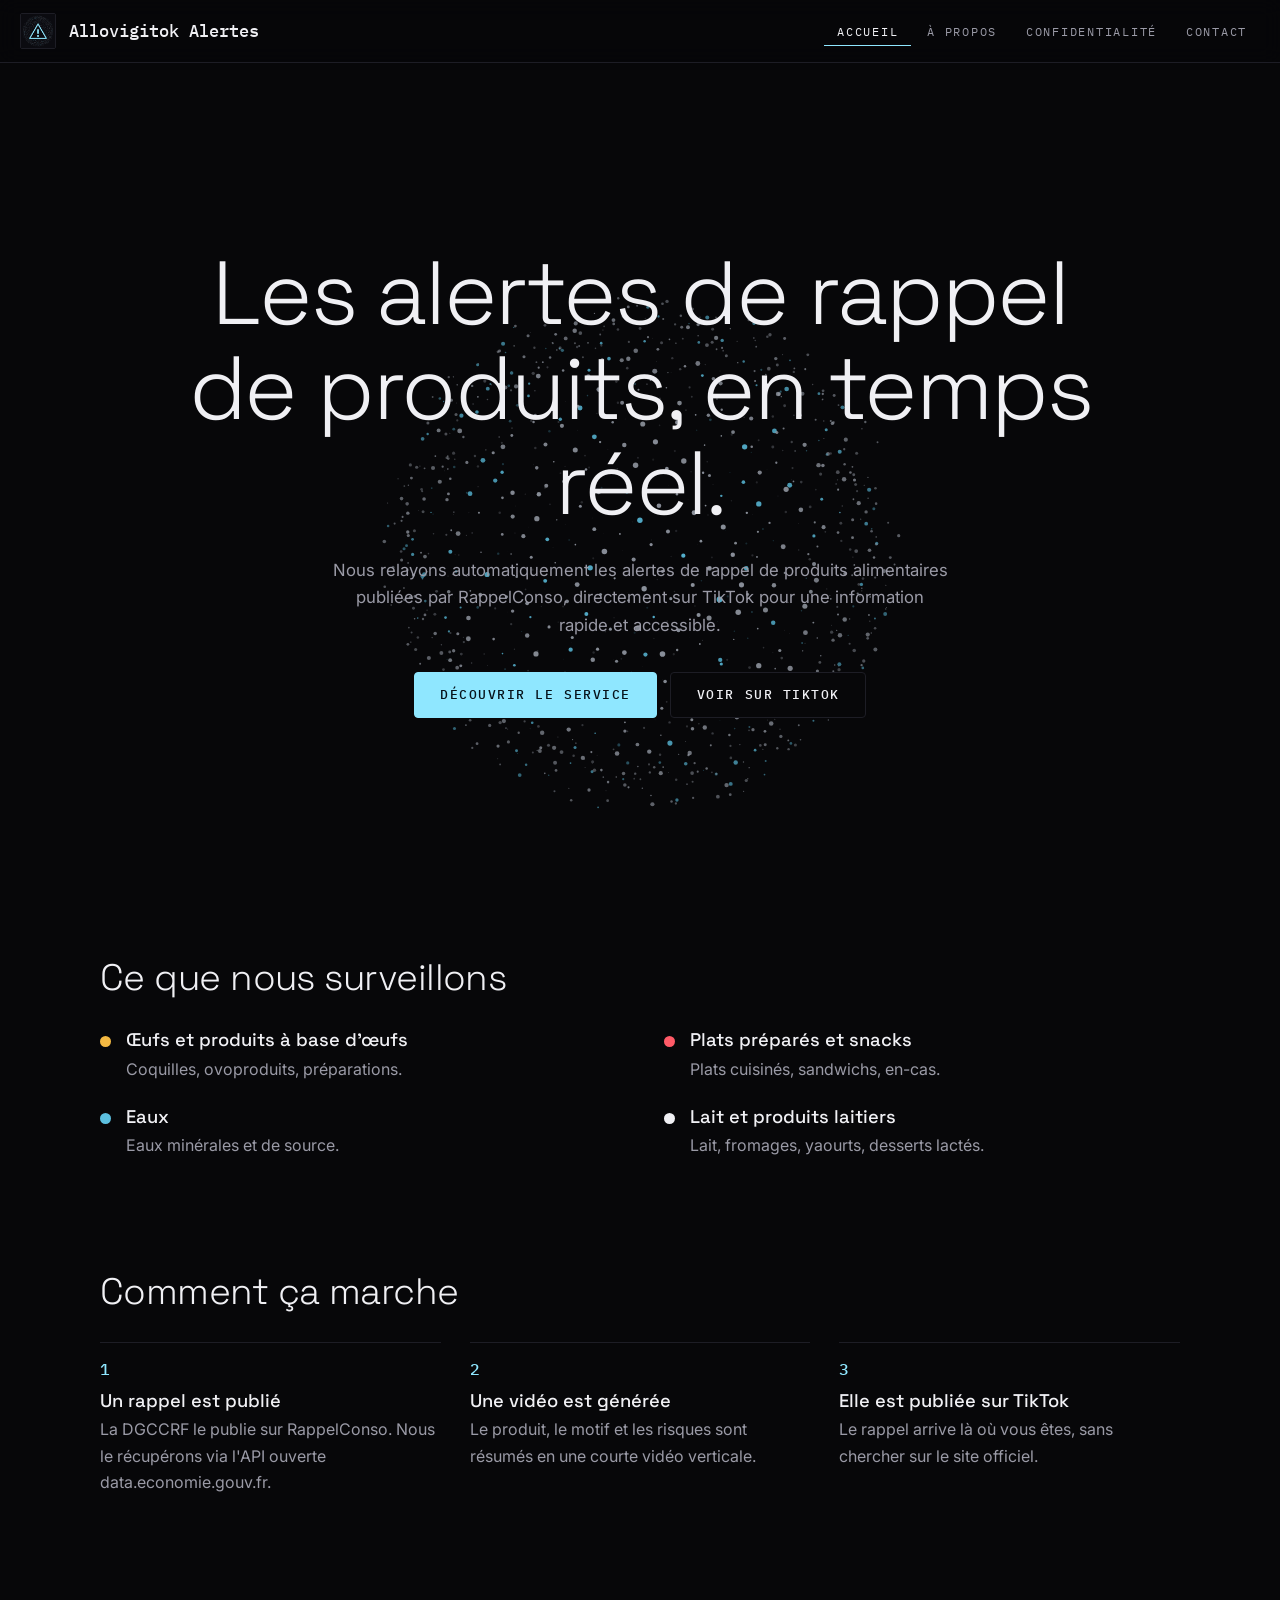
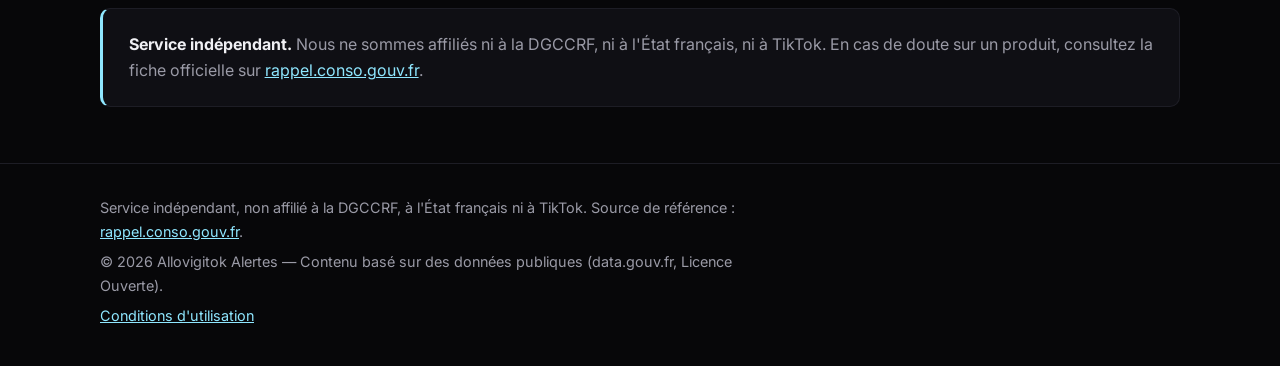
==== index.html @ ebefcaf1 "Add files via upload" ====
<!DOCTYPE html>
<html lang="fr">
<head>
<meta charset="utf-8">
<meta name="viewport" content="width=device-width, initial-scale=1">
<title>Allovigitok Alertes</title>
<meta name="description" content="Relais automatisé des alertes de rappel de produits alimentaires publiées par RappelConso (DGCCRF / data.gouv.fr).">
<link rel="icon" href="app_icon.png">
<link rel="preconnect" href="https://fonts.googleapis.com">
<link rel="preconnect" href="https://fonts.gstatic.com" crossorigin>
<link rel="stylesheet" href="https://fonts.googleapis.com/css2?family=Space+Grotesk:wght@300;500&amp;family=Inter:wght@400;500&amp;family=IBM+Plex+Mono:wght@400;500&display=swap">
<link rel="stylesheet" href="style.css">
</head>
<body>
<header class="site-header"><div class="wrap bar">
  <a class="brand" href="index.html"><img src="app_icon.png" alt="" width="32" height="32">Allovigitok Alertes</a>
  <button class="menu-btn" aria-expanded="false" aria-controls="nav">Menu</button>
  <nav id="nav" aria-label="Navigation principale"><ul>
    <li><a href="index.html" aria-current="page">Accueil</a></li>
    <li><a href="about.html">À propos</a></li>
    <li><a href="privacy.html">Confidentialité</a></li>
    <li><a href="contact.html">Contact</a></li>
  </ul></nav>
</div></header>

<main>
<section class="hero">
  <canvas id="planet" aria-hidden="true"></canvas>
  <div class="hero-inner">
    <h1>Les alertes de rappel de produits, en temps réel.</h1>
    <p class="lead">Nous relayons automatiquement les alertes de rappel de produits alimentaires publiées par RappelConso, directement sur TikTok pour une information rapide et accessible.</p>
    <div class="actions">
      <a class="btn btn-primary" href="about.html">Découvrir le service</a>
      <a class="btn" href="https://www.tiktok.com/@allovigitok" target="_blank" rel="noopener">Voir sur TikTok</a>
    </div>
  </div>
</section>

<section class="section"><div class="wrap">
  <h2>Ce que nous surveillons</h2>
  <ul class="cats">
    <li style="--c:var(--yolk)"><h3>Œufs et produits à base d'œufs</h3><p>Coquilles, ovoproduits, préparations.</p></li>
    <li style="--c:var(--alert)"><h3>Plats préparés et snacks</h3><p>Plats cuisinés, sandwichs, en-cas.</p></li>
    <li style="--c:var(--water)"><h3>Eaux</h3><p>Eaux minérales et de source.</p></li>
    <li style="--c:var(--ink)"><h3>Lait et produits laitiers</h3><p>Lait, fromages, yaourts, desserts lactés.</p></li>
  </ul>
</div></section>

<section class="section"><div class="wrap">
  <h2>Comment ça marche</h2>
  <ol class="steps">
    <li><h3>Un rappel est publié</h3><p>La DGCCRF le publie sur RappelConso. Nous le récupérons via l'API ouverte data.economie.gouv.fr.</p></li>
    <li><h3>Une vidéo est générée</h3><p>Le produit, le motif et les risques sont résumés en une courte vidéo verticale.</p></li>
    <li><h3>Elle est publiée sur TikTok</h3><p>Le rappel arrive là où vous êtes, sans chercher sur le site officiel.</p></li>
  </ol>
</div></section>

<section class="section"><div class="wrap">
  <div class="band"><p><strong>Service indépendant.</strong> Nous ne sommes affiliés ni à la DGCCRF, ni à l'État français, ni à TikTok. En cas de doute sur un produit, consultez la fiche officielle sur <a href="https://rappel.conso.gouv.fr/" rel="noopener">rappel.conso.gouv.fr</a>.</p></div>
</div></section>
</main>

<footer class="site-footer"><div class="wrap">
  <p>Service indépendant, non affilié à la DGCCRF, à l'État français ni à TikTok. Source de référence : <a href="https://rappel.conso.gouv.fr/" rel="noopener">rappel.conso.gouv.fr</a>.</p>
  <p>© 2026 Allovigitok Alertes — Contenu basé sur des données publiques (data.gouv.fr, Licence Ouverte).</p>
  <p><a href="terms.html">Conditions d'utilisation</a></p>
</div></footer>
<script src="script.js"></script>
</body>
</html>
---- style.css ----
/* Allovigitok Alertes — thème sombre */
:root{
  --bg:#070709;--surface:#0f0f14;--ink:#f0f0f4;--muted:#9a9aa6;--line:#1d1d25;
  --accent:#8fe7ff;--accent-ink:#06121a;--alert:#ff5a67;--yolk:#f4b942;--water:#5cc0e0;--r:10px;
  --font-h:"Space Grotesk",system-ui,sans-serif;
  --font-b:"Inter",system-ui,-apple-system,"Segoe UI",sans-serif;
  --font-m:"IBM Plex Mono",ui-monospace,Menlo,Consolas,monospace;
}
*{box-sizing:border-box}
html{scroll-padding-top:5rem;color-scheme:dark}
body{margin:0;background:var(--bg);color:var(--ink);font:1rem/1.65 var(--font-b);-webkit-font-smoothing:antialiased}
a{color:var(--accent)}
a:focus-visible,button:focus-visible{outline:3px solid var(--accent);outline-offset:3px;border-radius:4px}
img{max-width:100%;display:block}
.wrap{width:min(1080px,100% - 2.5rem);margin-inline:auto}

/* En-tête */
.site-header{position:sticky;top:0;z-index:10;background:rgba(7,7,9,.85);backdrop-filter:blur(10px);border-bottom:1px solid var(--line)}
.bar{display:flex;align-items:center;justify-content:space-between;gap:1rem;min-height:62px;width:min(1280px,100% - 2.5rem)}
.brand{display:flex;align-items:center;gap:.8rem;font:500 1.05rem var(--font-m);color:var(--ink);text-decoration:none}
.brand img{width:36px;height:36px;border-radius:2px;border:1px solid var(--line)}
nav ul{display:flex;gap:.2rem;list-style:none;margin:0;padding:0}
nav a{display:block;padding:.45rem .8rem;color:var(--muted);text-decoration:none;font:400 .78rem var(--font-m);letter-spacing:.14em;text-transform:uppercase}
nav a:hover{color:var(--ink)}
nav a[aria-current="page"]{color:var(--ink);box-shadow:inset 0 -1px var(--accent)}
.menu-btn{display:none;font:400 .78rem var(--font-m);letter-spacing:.14em;text-transform:uppercase;color:var(--ink);background:transparent;border:1px solid var(--line);border-radius:4px;padding:.45rem .9rem;cursor:pointer}

/* Accueil : titre centré + planète de points */
.hero{position:relative;overflow:hidden;min-height:calc(100svh - 62px);display:grid;place-items:center;text-align:center;padding:4rem 0}
#planet{position:absolute;left:50%;top:50%;width:min(700px,125vw);aspect-ratio:1;transform:translate(-50%,-40%);pointer-events:none}
.hero-inner{position:relative;z-index:1;width:min(920px,100% - 2.5rem)}
h1{font:300 clamp(2.4rem,7vw,5.6rem)/1.06 var(--font-h);letter-spacing:-.025em;margin:0 0 1.6rem}
.lead{color:var(--muted);font-size:1.05rem;max-width:56ch;margin:0 auto 2rem}
.actions{display:flex;flex-wrap:wrap;justify-content:center;gap:.8rem}
.btn{display:inline-block;padding:.85rem 1.6rem;border-radius:4px;font:500 .8rem var(--font-m);letter-spacing:.12em;text-transform:uppercase;text-decoration:none;color:var(--ink);border:1px solid var(--line);background:var(--bg)}
.btn:hover{border-color:var(--muted)}
.btn-primary{background:var(--accent);border-color:var(--accent);color:var(--accent-ink)}
.btn-primary:hover{border-color:var(--accent);filter:brightness(1.08)}

/* Sections */
.section{padding:3.5rem 0}
.section h2{font:300 clamp(1.7rem,3vw,2.3rem)/1.15 var(--font-h);margin:0 0 1.8rem;letter-spacing:-.015em}
.steps{display:grid;grid-template-columns:repeat(3,1fr);gap:1.8rem;list-style:none;margin:0;padding:0;counter-reset:s}
.steps li{counter-increment:s;border-top:1px solid var(--line);padding-top:1rem}
.steps li::before{content:counter(s);display:block;font:500 1rem var(--font-m);color:var(--accent);margin-bottom:.6rem}
.steps h3,.cats h3{font:500 1.15rem var(--font-h);margin:0 0 .3rem}
.steps p,.cats p{margin:0;color:var(--muted)}
.cats{display:grid;grid-template-columns:repeat(2,1fr);gap:1.4rem 3rem;list-style:none;margin:0;padding:0}
.cats li{display:grid;grid-template-columns:auto 1fr;gap:0 .9rem;align-items:start}
.cats li::before{content:"";width:.7rem;height:.7rem;margin-top:.5rem;border-radius:50%;background:var(--c)}
.cats li>*{grid-column:2}
.band{background:var(--surface);border:1px solid var(--line);border-left:3px solid var(--accent);border-radius:var(--r);padding:1.4rem 1.6rem}
.band p{margin:0;color:var(--muted)}
.band strong{color:var(--ink)}

/* Pages de texte */
.page-head{padding:3.5rem 0 1rem}
.page-head h1{font-size:clamp(2rem,4.5vw,3.2rem);margin:0}
.meta{color:var(--muted);margin:.6rem 0 0}
.prose{max-width:68ch;padding-bottom:4rem;color:#c9c9d2}
.prose h2{font:500 1.4rem/1.2 var(--font-h);color:var(--ink);margin:2.2rem 0 .5rem}
.prose ul{padding-left:1.2rem}
.prose li{margin-bottom:.4rem}
.mail-card{display:flex;flex-wrap:wrap;align-items:center;justify-content:space-between;gap:1rem;background:var(--surface);border:1px solid var(--line);border-radius:var(--r);padding:1.6rem;margin:1.5rem 0}
.mail-card strong{font:500 1.15rem var(--font-m);color:var(--ink);word-break:break-all}

/* Pied de page */
.site-footer{border-top:1px solid var(--line);padding:2rem 0;color:var(--muted);font-size:.9rem}
.site-footer p{margin:0 0 .4rem;max-width:75ch}

@media (max-width:820px){
  .steps,.cats{grid-template-columns:1fr}
  .menu-btn{display:block}
  nav{display:none;position:absolute;left:0;right:0;top:100%;background:var(--bg);border-bottom:1px solid var(--line);padding:.5rem 1.25rem 1rem}
  nav.open{display:block}
  nav ul{flex-direction:column}
}
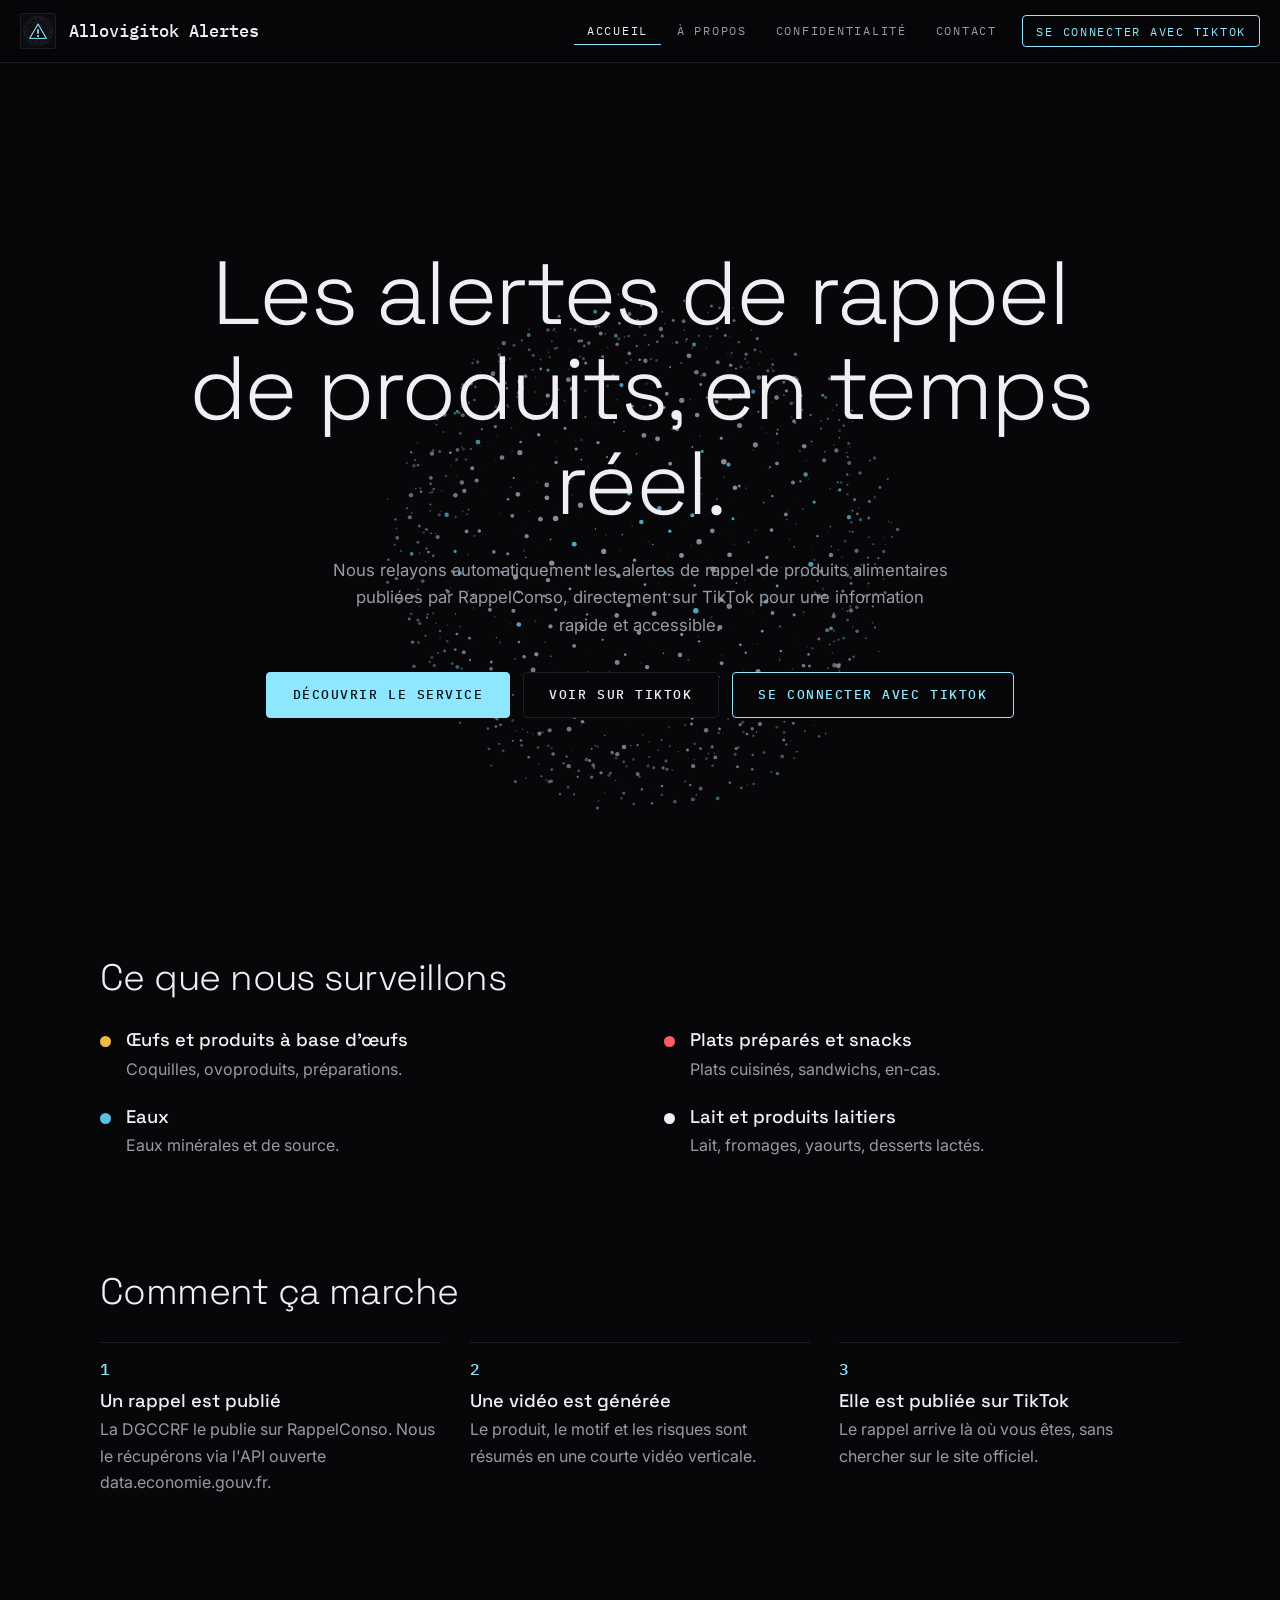
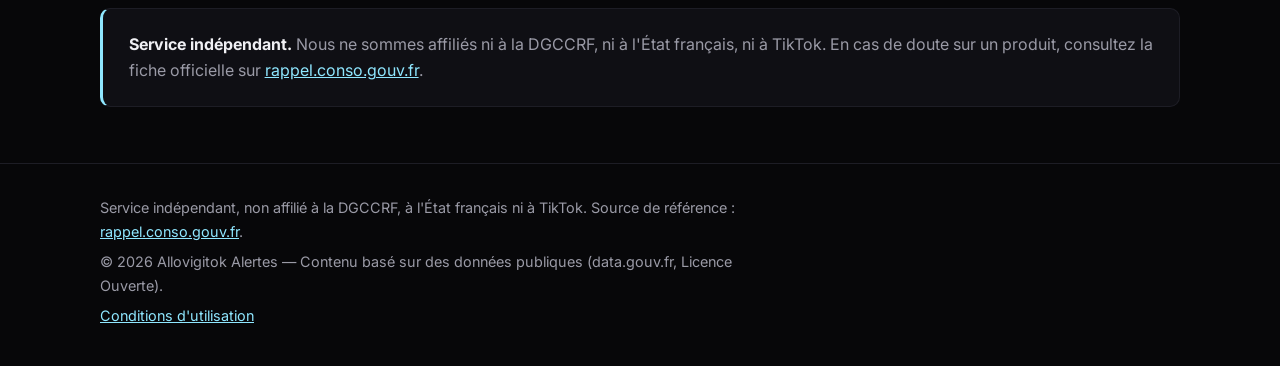
==== commit 70be1190: "Add files via upload" ====
--- a/index.html
+++ b/index.html
@@ -20,6 +20,7 @@
     <li><a href="about.html">À propos</a></li>
     <li><a href="privacy.html">Confidentialité</a></li>
     <li><a href="contact.html">Contact</a></li>
+    <li><a class="nav-cta" href="https://api-vigitok.belatic.com/api/tiktok/connect">Se connecter avec TikTok</a></li>
   </ul></nav>
 </div></header>
 
@@ -32,6 +33,7 @@
     <div class="actions">
       <a class="btn btn-primary" href="about.html">Découvrir le service</a>
       <a class="btn" href="https://www.tiktok.com/@allovigitok" target="_blank" rel="noopener">Voir sur TikTok</a>
+      <a class="btn btn-accent" href="https://api-vigitok.belatic.com/api/tiktok/connect">Se connecter avec TikTok</a>
     </div>
   </div>
 </section>
--- a/style.css
+++ b/style.css
@@ -68,10 +68,18 @@
 .site-footer{border-top:1px solid var(--line);padding:2rem 0;color:var(--muted);font-size:.9rem}
 .site-footer p{margin:0 0 .4rem;max-width:75ch}
 
-@media (max-width:820px){
-  .steps,.cats{grid-template-columns:1fr}
+.nav-cta{margin-left:.6rem;border:1px solid var(--accent);border-radius:4px;color:var(--accent)}
+nav a.nav-cta:hover{background:var(--accent);color:var(--accent-ink)}
+.btn-accent{border-color:var(--accent);color:var(--accent)}
+.btn-accent:hover{background:var(--accent);border-color:var(--accent);color:var(--accent-ink)}
+
+@media (max-width:1060px){
   .menu-btn{display:block}
   nav{display:none;position:absolute;left:0;right:0;top:100%;background:var(--bg);border-bottom:1px solid var(--line);padding:.5rem 1.25rem 1rem}
   nav.open{display:block}
   nav ul{flex-direction:column}
+  .nav-cta{margin:.5rem 0 0;text-align:center}
 }
+@media (max-width:820px){
+  .steps,.cats{grid-template-columns:1fr}
+}
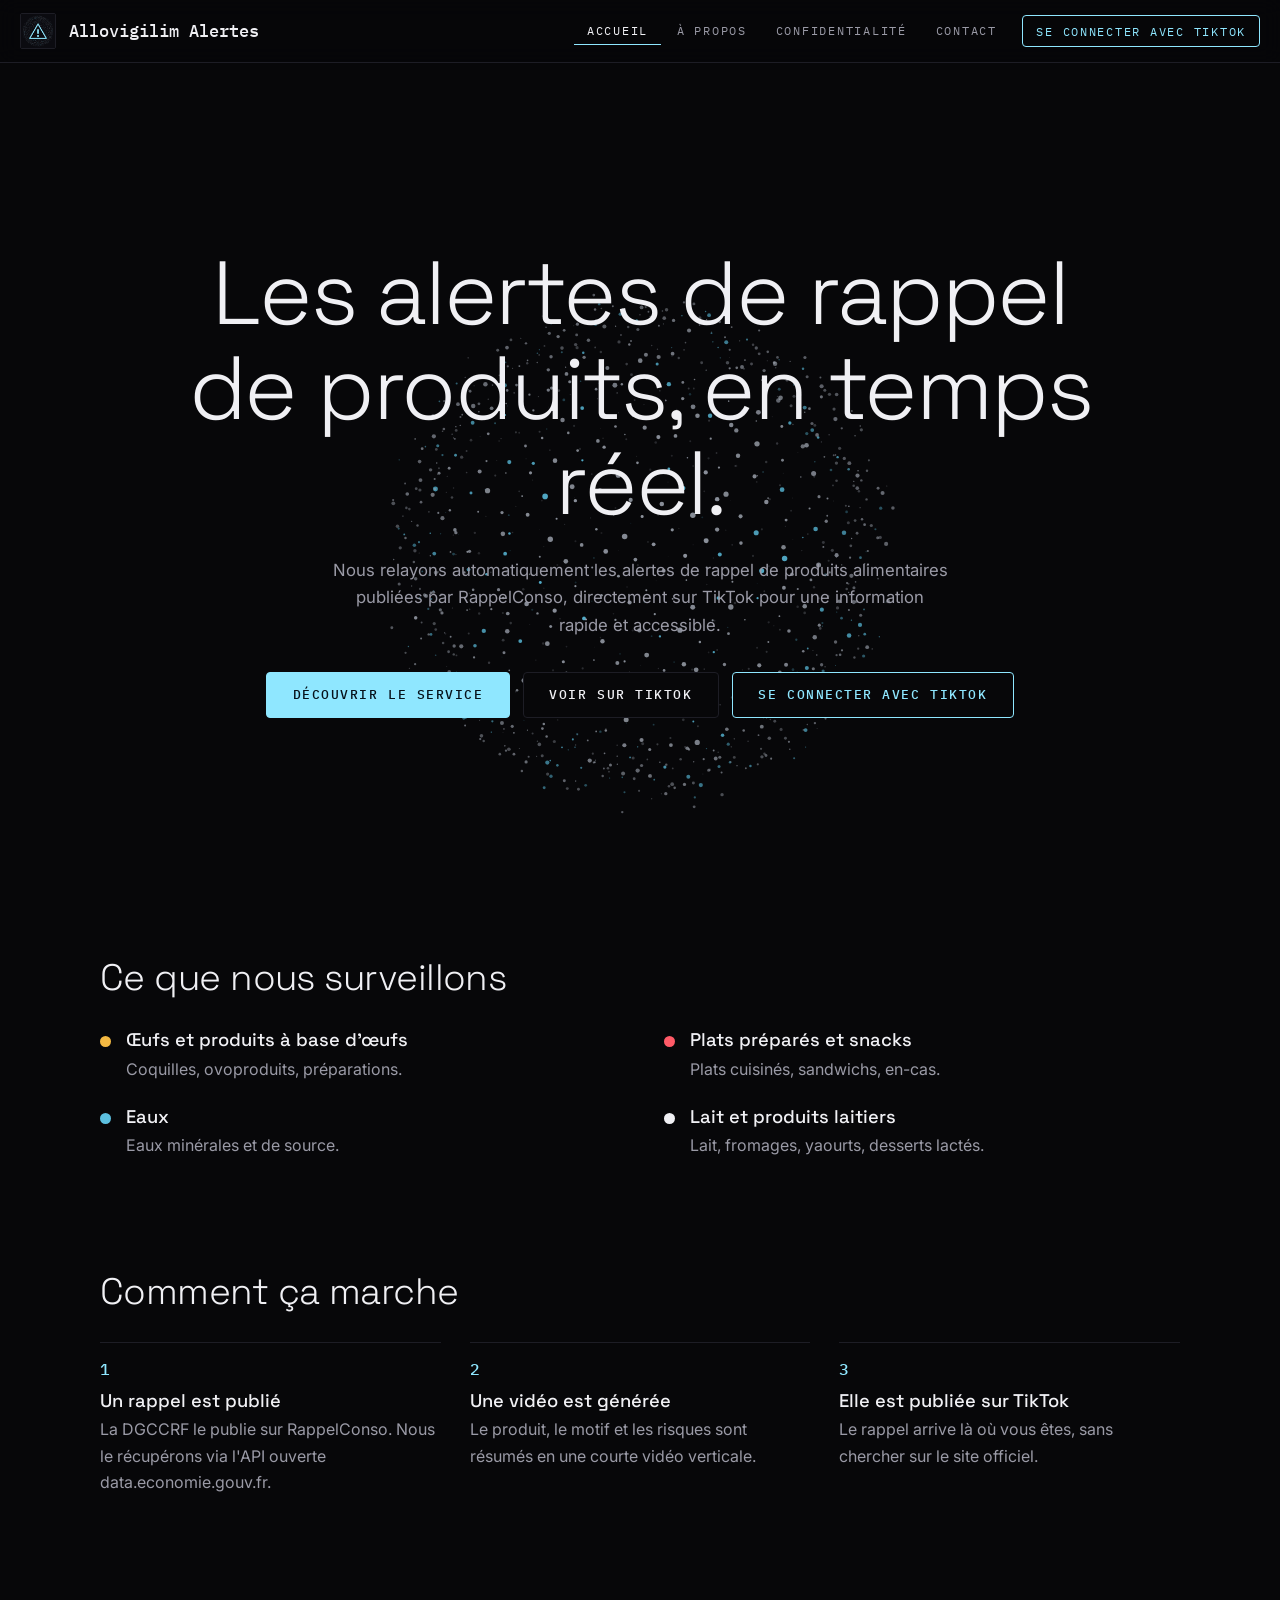
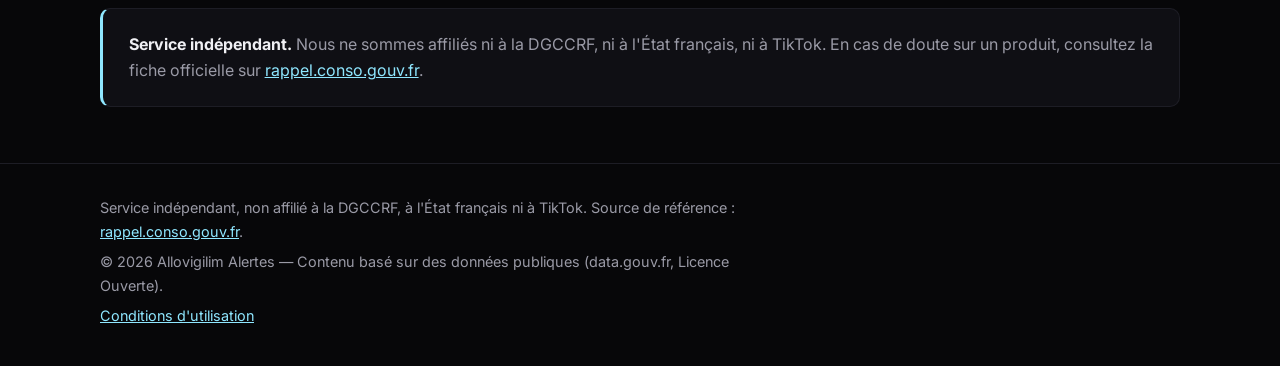
==== commit e86622d8: "Rename Allovigitok to Allovigilim in index.html" ====
--- a/index.html
+++ b/index.html
@@ -3,7 +3,7 @@
 <head>
 <meta charset="utf-8">
 <meta name="viewport" content="width=device-width, initial-scale=1">
-<title>Allovigitok Alertes</title>
+<title>Allovigilim Alertes</title>
 <meta name="description" content="Relais automatisé des alertes de rappel de produits alimentaires publiées par RappelConso (DGCCRF / data.gouv.fr).">
 <link rel="icon" href="app_icon.png">
 <link rel="preconnect" href="https://fonts.googleapis.com">
@@ -13,14 +13,14 @@
 </head>
 <body>
 <header class="site-header"><div class="wrap bar">
-  <a class="brand" href="index.html"><img src="app_icon.png" alt="" width="32" height="32">Allovigitok Alertes</a>
+  <a class="brand" href="index.html"><img src="app_icon.png" alt="" width="32" height="32">Allovigilim Alertes</a>
   <button class="menu-btn" aria-expanded="false" aria-controls="nav">Menu</button>
   <nav id="nav" aria-label="Navigation principale"><ul>
     <li><a href="index.html" aria-current="page">Accueil</a></li>
     <li><a href="about.html">À propos</a></li>
     <li><a href="privacy.html">Confidentialité</a></li>
     <li><a href="contact.html">Contact</a></li>
-    <li><a class="nav-cta" href="https://api-vigitok.belatic.com/api/tiktok/connect">Se connecter avec TikTok</a></li>
+    <li><a class="nav-cta" href="https://api-vigilim.belatic.com/api/tiktok/connect">Se connecter avec TikTok</a></li>
   </ul></nav>
 </div></header>
 
@@ -32,8 +32,8 @@
     <p class="lead">Nous relayons automatiquement les alertes de rappel de produits alimentaires publiées par RappelConso, directement sur TikTok pour une information rapide et accessible.</p>
     <div class="actions">
       <a class="btn btn-primary" href="about.html">Découvrir le service</a>
-      <a class="btn" href="https://www.tiktok.com/@allovigitok" target="_blank" rel="noopener">Voir sur TikTok</a>
-      <a class="btn btn-accent" href="https://api-vigitok.belatic.com/api/tiktok/connect">Se connecter avec TikTok</a>
+      <a class="btn" href="https://www.tiktok.com/@allovigilim" target="_blank" rel="noopener">Voir sur TikTok</a>
+      <a class="btn btn-accent" href="https://api-vigilim.belatic.com/api/tiktok/connect">Se connecter avec TikTok</a>
     </div>
   </div>
 </section>
@@ -64,7 +64,7 @@
 
 <footer class="site-footer"><div class="wrap">
   <p>Service indépendant, non affilié à la DGCCRF, à l'État français ni à TikTok. Source de référence : <a href="https://rappel.conso.gouv.fr/" rel="noopener">rappel.conso.gouv.fr</a>.</p>
-  <p>© 2026 Allovigitok Alertes — Contenu basé sur des données publiques (data.gouv.fr, Licence Ouverte).</p>
+  <p>© 2026 Allovigilim Alertes — Contenu basé sur des données publiques (data.gouv.fr, Licence Ouverte).</p>
   <p><a href="terms.html">Conditions d'utilisation</a></p>
 </div></footer>
 <script src="script.js"></script>
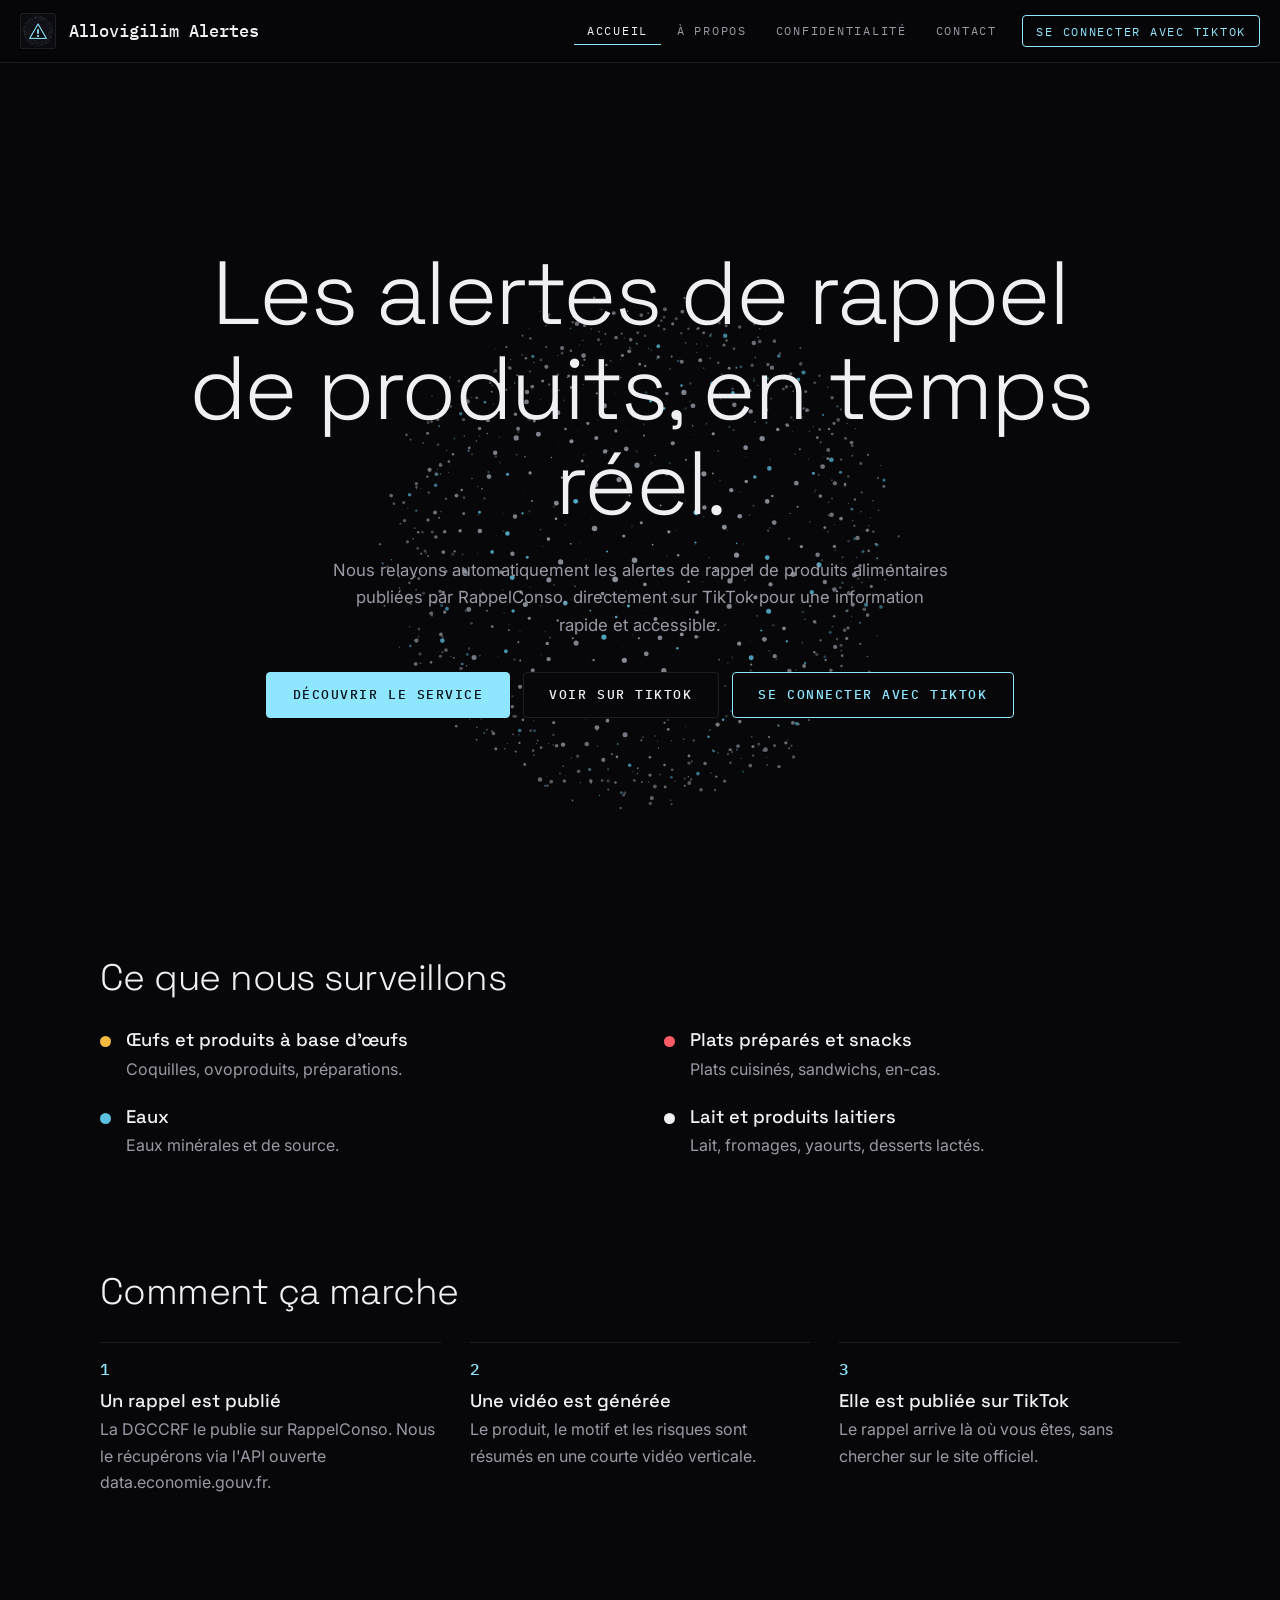
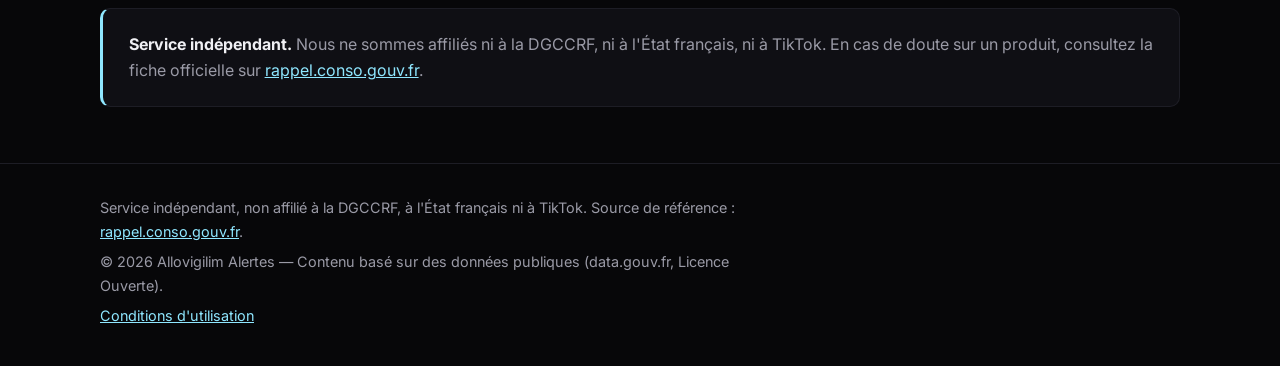
==== commit 6d43f052: "Update TikTok link in index.html compte allovigitok ligne 35" ====
--- a/index.html
+++ b/index.html
@@ -32,7 +32,7 @@
     <p class="lead">Nous relayons automatiquement les alertes de rappel de produits alimentaires publiées par RappelConso, directement sur TikTok pour une information rapide et accessible.</p>
     <div class="actions">
       <a class="btn btn-primary" href="about.html">Découvrir le service</a>
-      <a class="btn" href="https://www.tiktok.com/@allovigilim" target="_blank" rel="noopener">Voir sur TikTok</a>
+      <a class="btn" href="https://www.tiktok.com/@allovigitok" target="_blank" rel="noopener">Voir sur TikTok</a>
       <a class="btn btn-accent" href="https://api-vigilim.belatic.com/api/tiktok/connect">Se connecter avec TikTok</a>
     </div>
   </div>
--- a/style.css
+++ b/style.css
@@ -1,4 +1,4 @@
-/* Allovigitok Alertes — thème sombre */
+/* Allovigilim Alertes — thème sombre */
 :root{
   --bg:#070709;--surface:#0f0f14;--ink:#f0f0f4;--muted:#9a9aa6;--line:#1d1d25;
   --accent:#8fe7ff;--accent-ink:#06121a;--alert:#ff5a67;--yolk:#f4b942;--water:#5cc0e0;--r:10px;
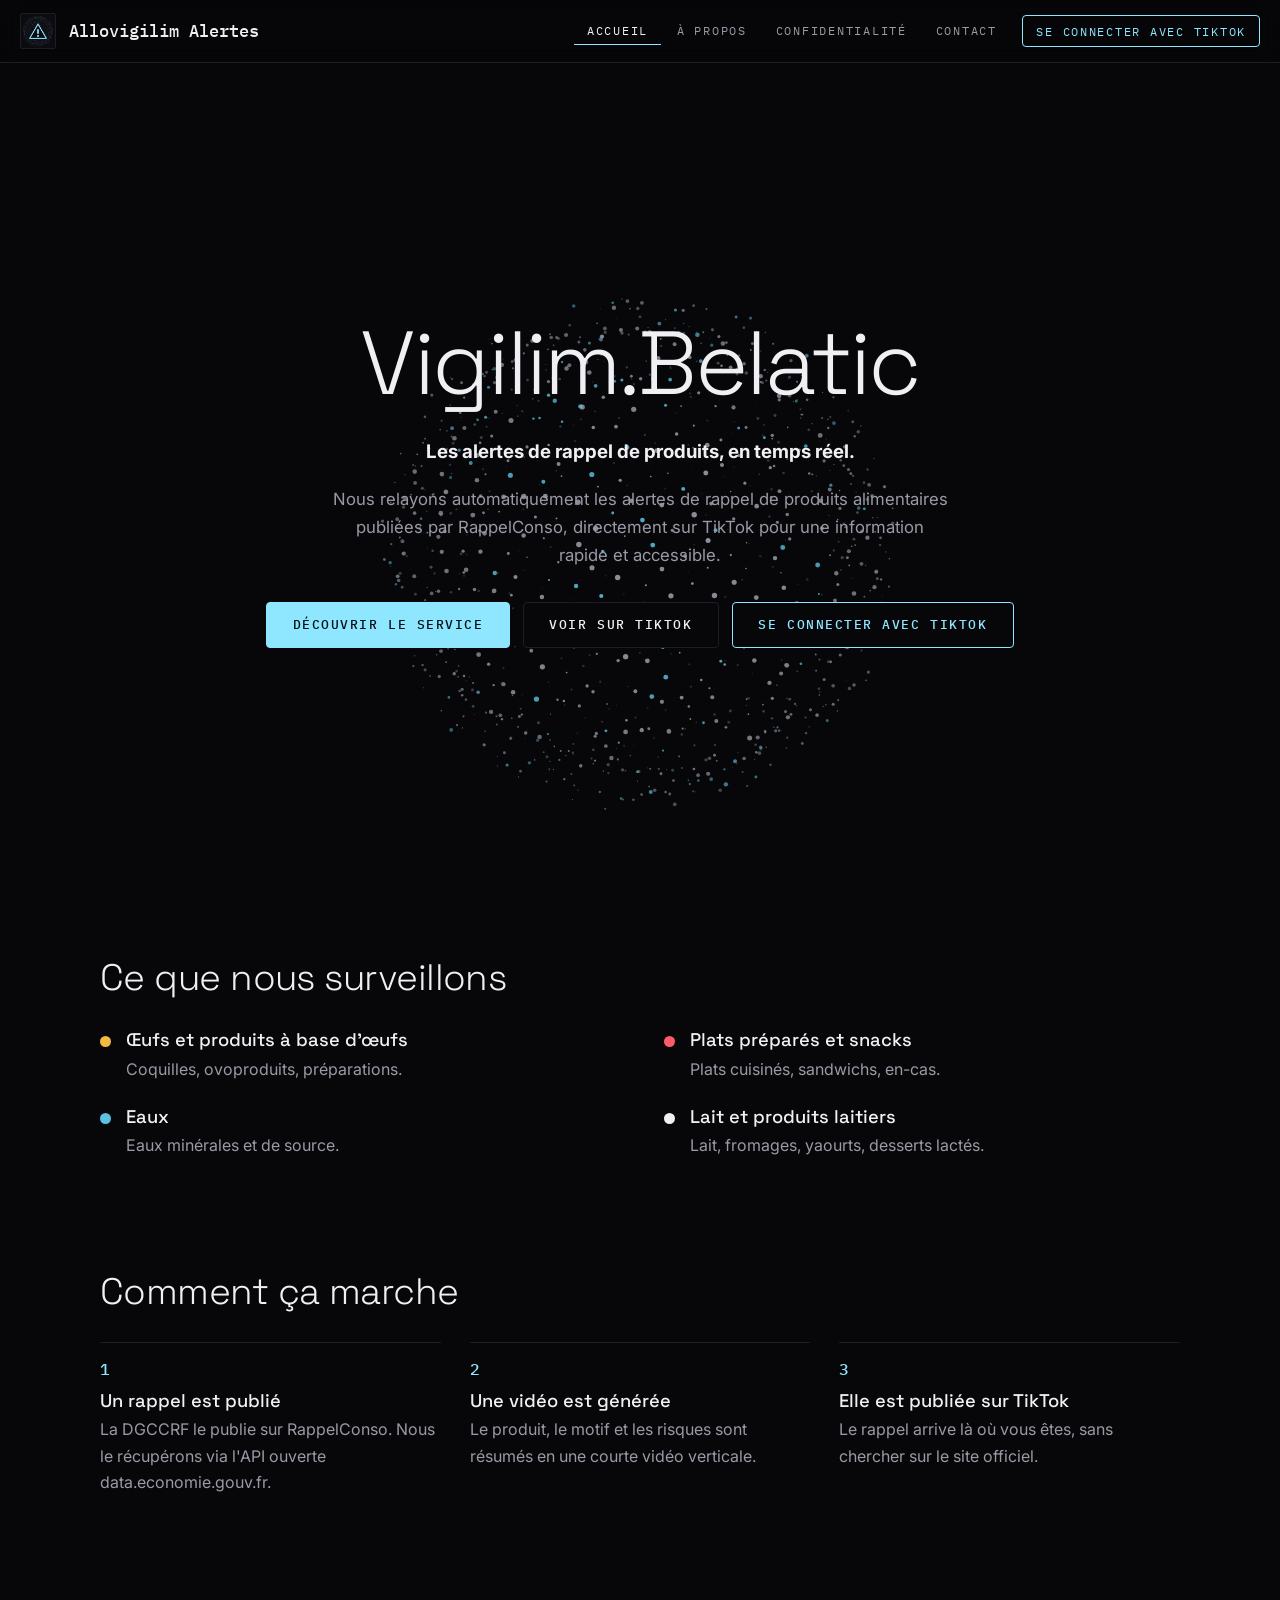
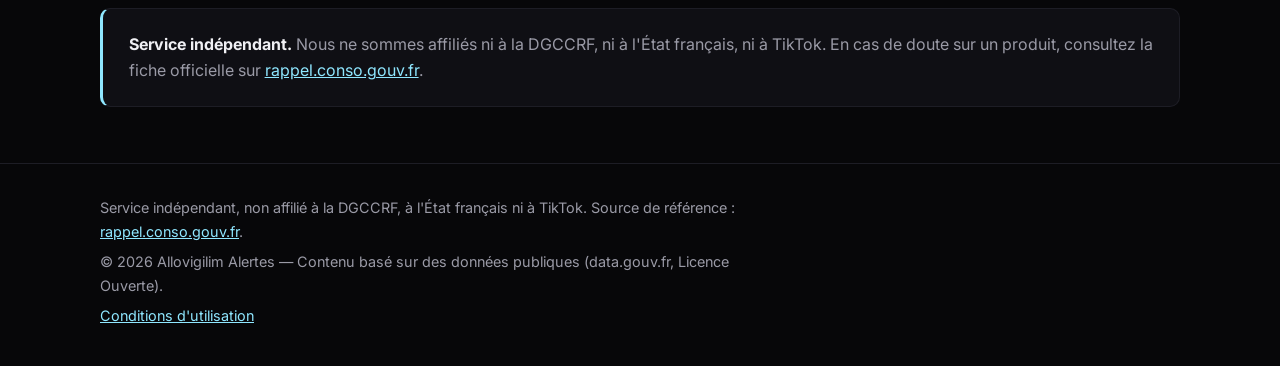
==== commit b9faddf1: "Change title and header to Vigilim.Belatic Updated the title and header text to reflect the new bran" ====
--- a/index.html
+++ b/index.html
@@ -3,7 +3,7 @@
 <head>
 <meta charset="utf-8">
 <meta name="viewport" content="width=device-width, initial-scale=1">
-<title>Allovigilim Alertes</title>
+<title>Vigilim.Belatic</title>
 <meta name="description" content="Relais automatisé des alertes de rappel de produits alimentaires publiées par RappelConso (DGCCRF / data.gouv.fr).">
 <link rel="icon" href="app_icon.png">
 <link rel="preconnect" href="https://fonts.googleapis.com">
@@ -28,7 +28,8 @@
 <section class="hero">
   <canvas id="planet" aria-hidden="true"></canvas>
   <div class="hero-inner">
-    <h1>Les alertes de rappel de produits, en temps réel.</h1>
+    <h1>Vigilim.Belatic</h1>
+    <h3>Les alertes de rappel de produits, en temps réel.</h3>
     <p class="lead">Nous relayons automatiquement les alertes de rappel de produits alimentaires publiées par RappelConso, directement sur TikTok pour une information rapide et accessible.</p>
     <div class="actions">
       <a class="btn btn-primary" href="about.html">Découvrir le service</a>
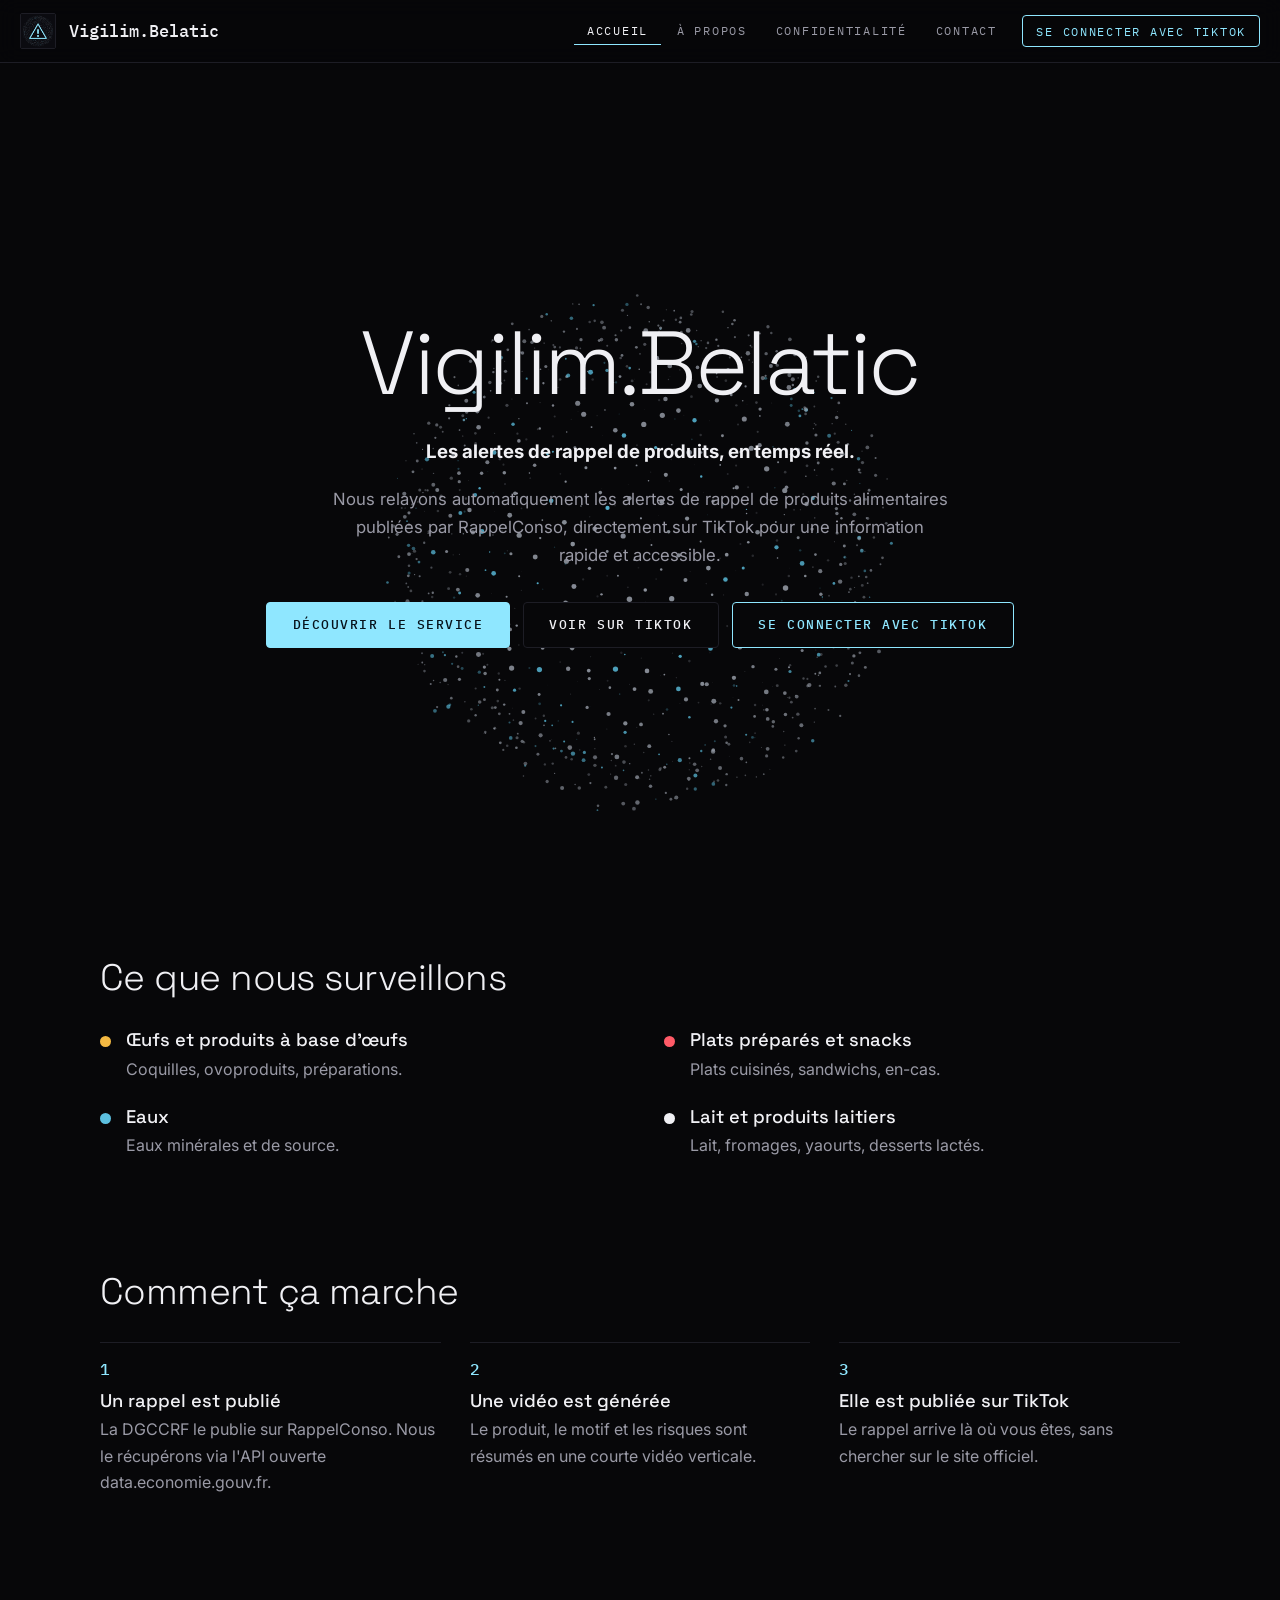
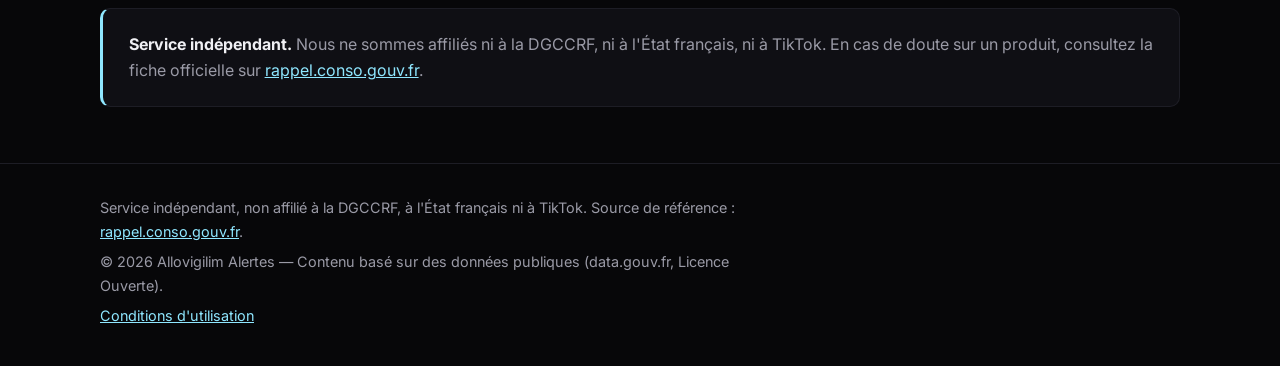
==== commit 9b3419d6: "Update index.html" ====
--- a/index.html
+++ b/index.html
@@ -13,7 +13,7 @@
 </head>
 <body>
 <header class="site-header"><div class="wrap bar">
-  <a class="brand" href="index.html"><img src="app_icon.png" alt="" width="32" height="32">Allovigilim Alertes</a>
+  <a class="brand" href="index.html"><img src="app_icon.png" alt="" width="32" height="32">Vigilim.Belatic</a>
   <button class="menu-btn" aria-expanded="false" aria-controls="nav">Menu</button>
   <nav id="nav" aria-label="Navigation principale"><ul>
     <li><a href="index.html" aria-current="page">Accueil</a></li>
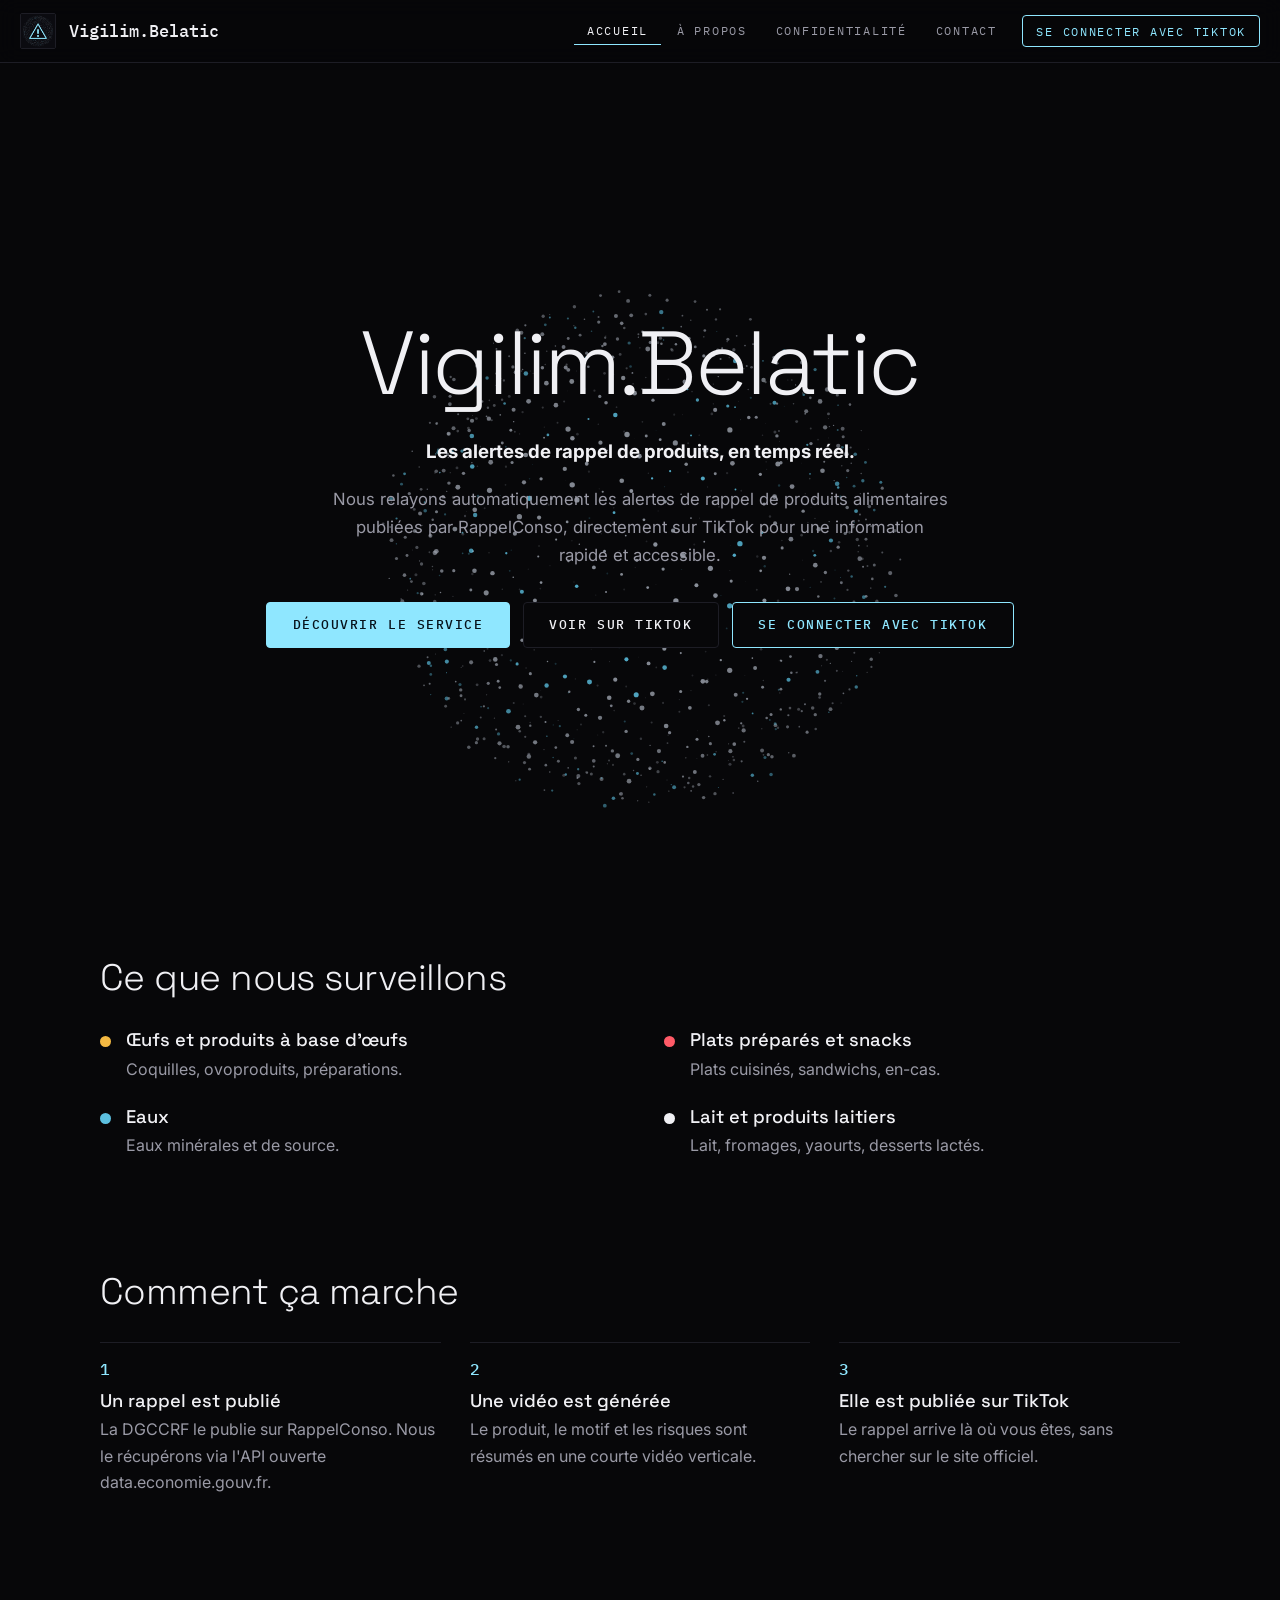
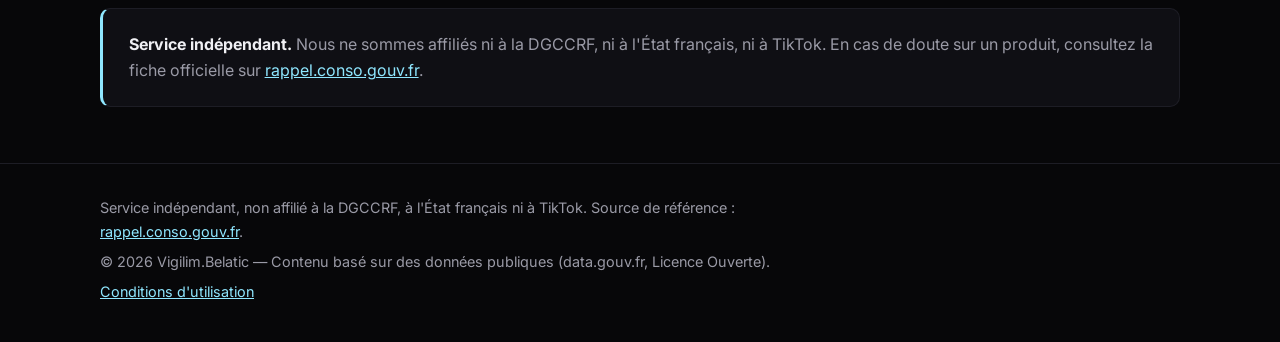
==== commit 66bf4d86: "Update footer copyright and attribution text" ====
--- a/index.html
+++ b/index.html
@@ -65,7 +65,7 @@
 
 <footer class="site-footer"><div class="wrap">
   <p>Service indépendant, non affilié à la DGCCRF, à l'État français ni à TikTok. Source de référence : <a href="https://rappel.conso.gouv.fr/" rel="noopener">rappel.conso.gouv.fr</a>.</p>
-  <p>© 2026 Allovigilim Alertes — Contenu basé sur des données publiques (data.gouv.fr, Licence Ouverte).</p>
+  <p>© 2026 Vigilim.Belatic — Contenu basé sur des données publiques (data.gouv.fr, Licence Ouverte).</p>
   <p><a href="terms.html">Conditions d'utilisation</a></p>
 </div></footer>
 <script src="script.js"></script>
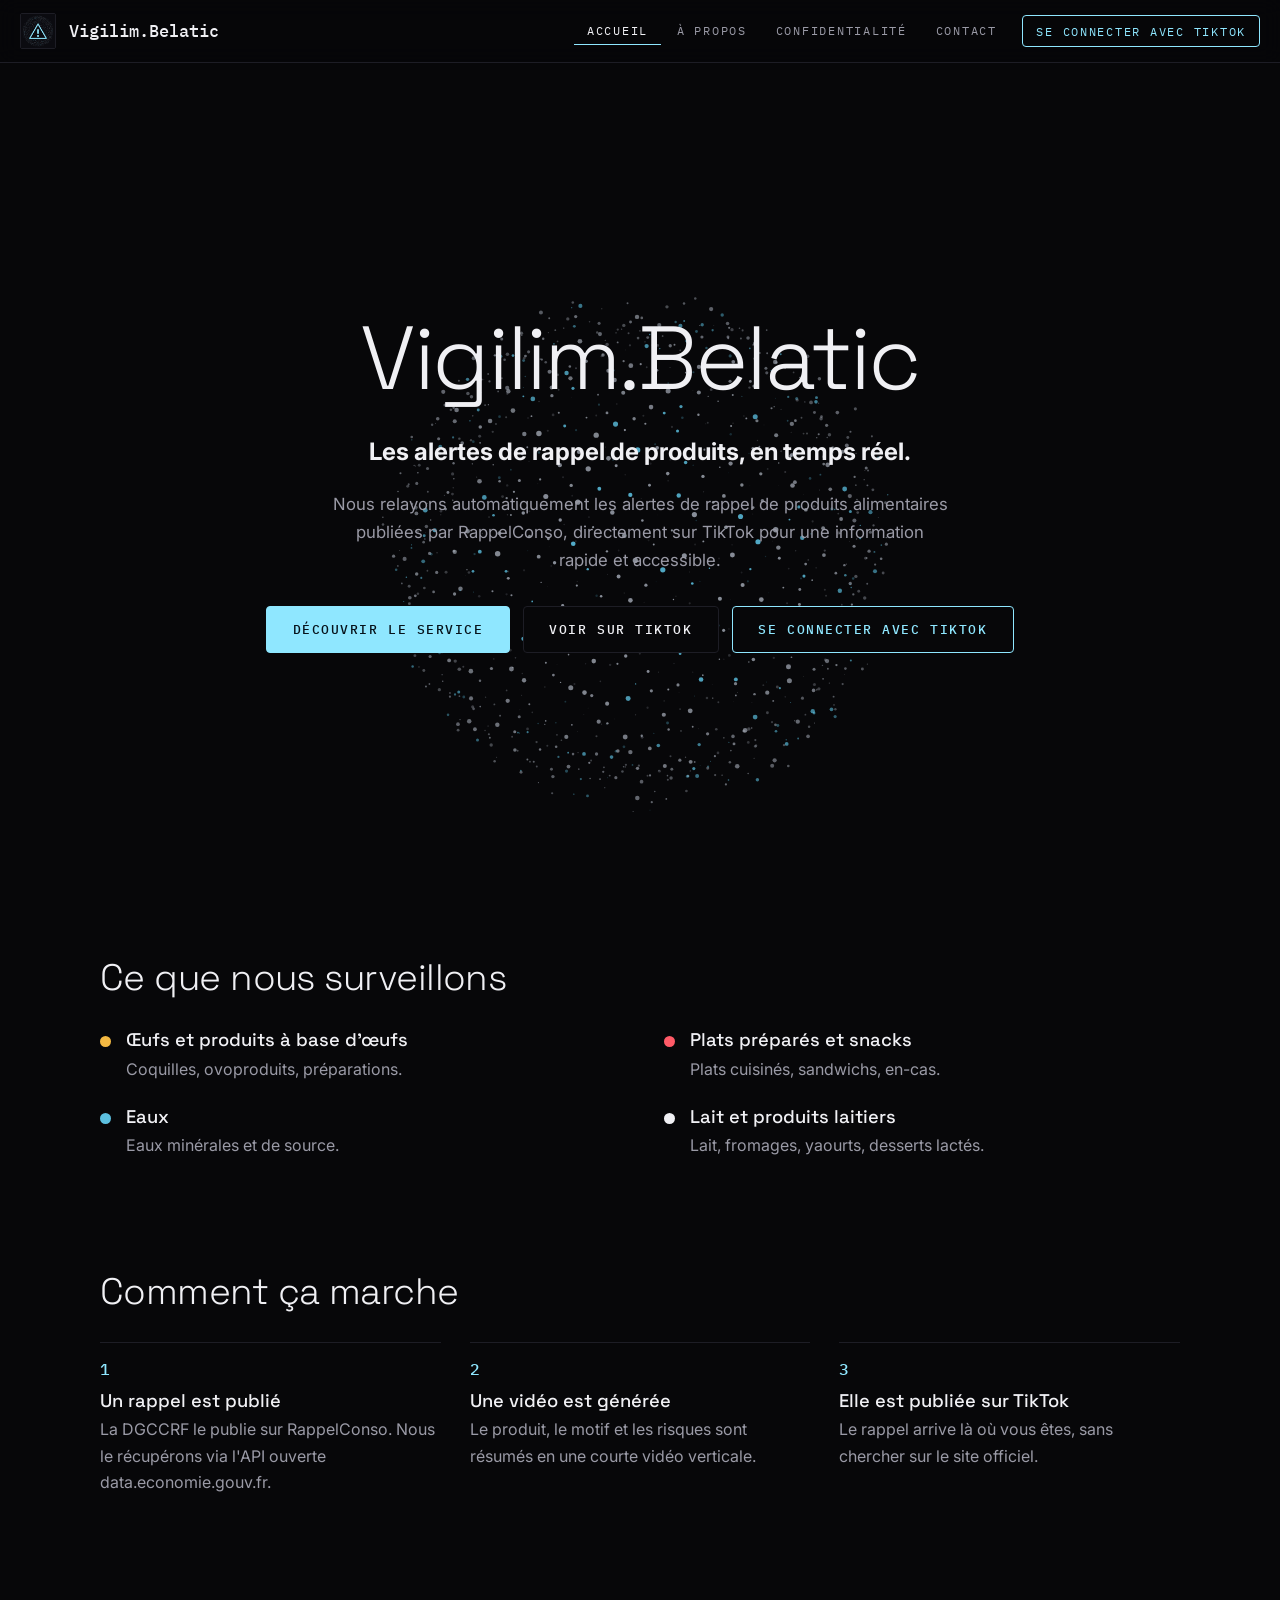
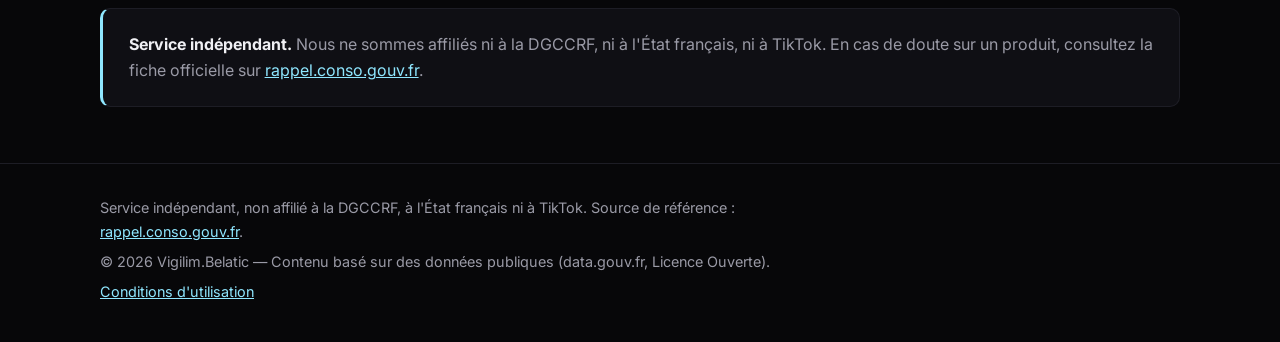
==== commit bd23ebf0: "Change h3 to h2 for product alert section" ====
--- a/index.html
+++ b/index.html
@@ -29,7 +29,7 @@
   <canvas id="planet" aria-hidden="true"></canvas>
   <div class="hero-inner">
     <h1>Vigilim.Belatic</h1>
-    <h3>Les alertes de rappel de produits, en temps réel.</h3>
+    <h2>Les alertes de rappel de produits, en temps réel.</h2>
     <p class="lead">Nous relayons automatiquement les alertes de rappel de produits alimentaires publiées par RappelConso, directement sur TikTok pour une information rapide et accessible.</p>
     <div class="actions">
       <a class="btn btn-primary" href="about.html">Découvrir le service</a>
